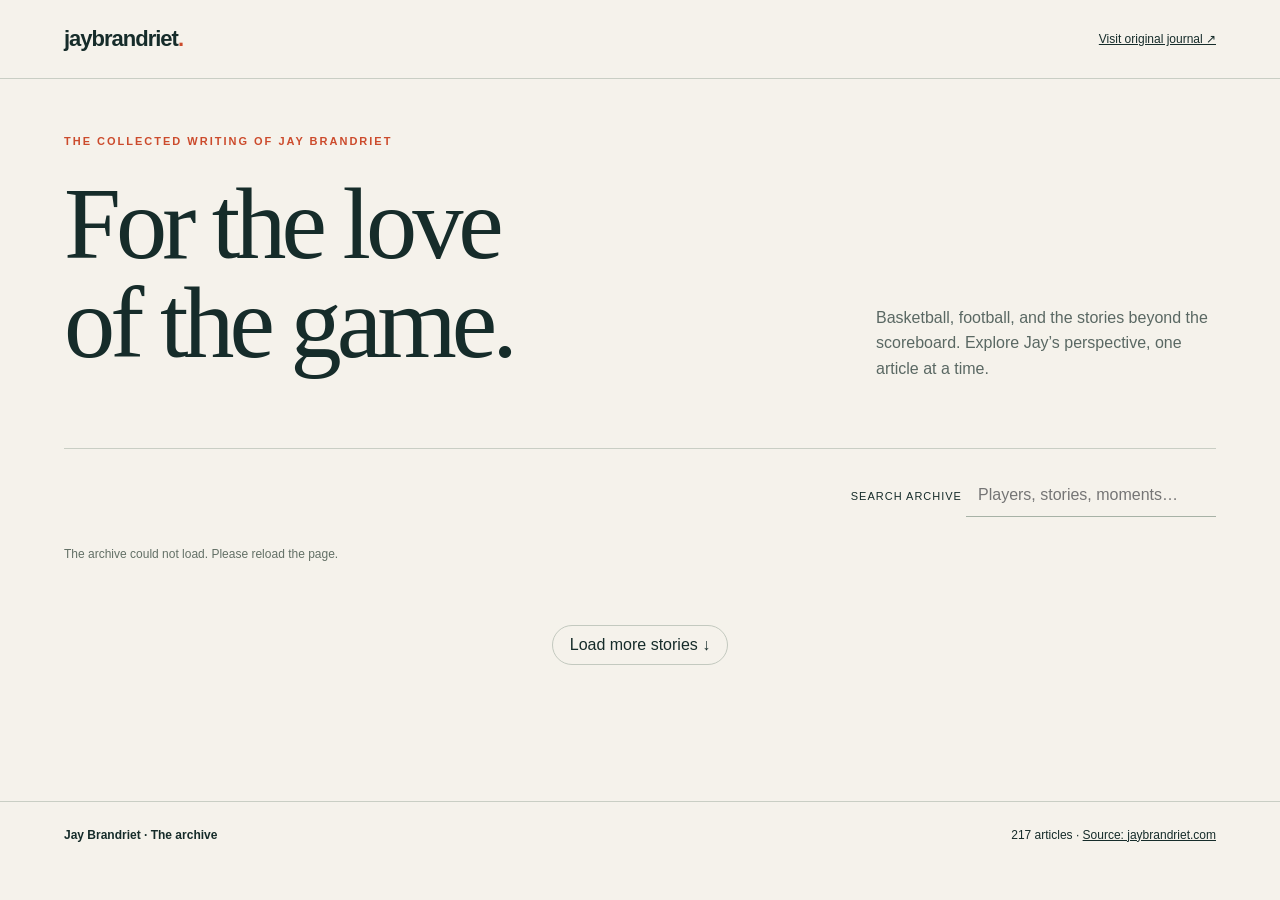
==== public/jaybrandriet/index.html @ 7864a93b "Add Jay Brandriet archive subpage with 217 articles" ====
<!doctype html><html lang="en"><meta charset="utf-8"><meta name="viewport" content="width=device-width,initial-scale=1"><title>Jay Brandriet — The archive</title><meta name="description" content="Explore Jay Brandriet’s writing on basketball, football, sports and life."><style>
:root{--paper:#f5f2eb;--ink:#162c2a;--accent:#cc4b2c}*{box-sizing:border-box}body{margin:0;background:var(--paper);color:var(--ink);font-family:Arial,sans-serif}a{color:inherit}header,main,footer{max-width:1440px;margin:auto;padding:26px 5vw}header{display:flex;justify-content:space-between;border-bottom:1px solid #c9cec4;align-items:center}.brand{font-size:22px;font-weight:900;text-decoration:none;letter-spacing:-1px}header a:last-child{font-size:12px}.eyebrow{text-transform:uppercase;letter-spacing:2px;font-size:11px;font-weight:700;color:var(--accent)}h1{font-family:Georgia,serif;font-size:clamp(52px,8vw,112px);font-weight:400;letter-spacing:-5px;line-height:.97;margin:25px 0} .intro{display:flex;justify-content:space-between;align-items:end;gap:30px;padding:26px 0 50px}.intro p{max-width:340px;line-height:1.6;color:#5a6863}.hero{display:grid;grid-template-columns:1.3fr 1fr;background:var(--ink);color:var(--paper);margin-bottom:55px;min-height:420px;cursor:pointer}.hero img{width:100%;height:450px;object-fit:cover}.hero div{padding:48px;display:flex;flex-direction:column;justify-content:center}.hero h2{font:42px/1.1 Georgia,serif;margin:18px 0 30px;text-transform:none}.meta{font-size:11px;text-transform:uppercase;letter-spacing:1px}.toolbar{display:flex;gap:20px;justify-content:space-between;align-items:center;flex-wrap:wrap;border-top:1px solid #c9cec4;padding:25px 0}.filters{display:flex;gap:8px;flex-wrap:wrap}button,input{font:inherit}button{cursor:pointer;border:1px solid #c3c9bf;background:transparent;padding:10px 17px;border-radius:25px;color:var(--ink)}button.active{background:var(--ink);color:white}input{border:0;border-bottom:1px solid #a7b2a6;background:transparent;padding:12px;width:250px}#count{font-size:12px;color:#637066;margin:5px 0 24px}.grid{display:grid;grid-template-columns:repeat(3,1fr);gap:40px 27px}.card{border:0;background:none;padding:0;text-align:left;border-radius:0;display:block;width:100%;color:var(--ink)}.card img{width:100%;height:240px;object-fit:cover;background:#d9dfd2}.card .meta{margin-top:18px;color:#6d766f}.card h2{font:26px/1.2 Georgia,serif;text-transform:none}.card:hover h2{text-decoration:underline}.more{display:block;margin:40px auto}footer{border-top:1px solid #c9cec4;margin-top:70px;font-size:12px;display:flex;justify-content:space-between;gap:20px}dialog{border:0;background:var(--paper);color:var(--ink);width:min(900px,95vw);max-height:92vh;padding:35px}dialog::backdrop{background:#09221ed9}dialog h2{font:40px/1.1 Georgia,serif}dialog .body{font:18px/1.75 Georgia,serif;overflow-wrap:anywhere}dialog img{max-width:100%;height:auto}dialog iframe{max-width:100%}dialog .close{float:right}dialog a{color:#a43e23}button:focus-visible,a:focus-visible{outline:3px solid var(--accent);outline-offset:4px}@media(max-width:750px){.intro{display:block}h1{letter-spacing:-2px}.hero{grid-template-columns:1fr}.hero img{height:300px}.hero div{padding:28px}.hero h2{font-size:32px}.grid{grid-template-columns:1fr 1fr}.card img{height:180px}}@media(max-width:450px){.grid{grid-template-columns:1fr}header a:last-child{max-width:100px}.card img{height:260px}}
</style><header><a class="brand" href="/jaybrandriet">jaybrandriet<span style="color:var(--accent)">.</span></a><a href="https://jaybrandriet.com/" target="_blank" rel="noopener">Visit original journal ↗</a></header><main><section class="intro"><div><span class="eyebrow">The collected writing of Jay Brandriet</span><h1>For the love<br>of the game.</h1></div><p>Basketball, football, and the stories beyond the scoreboard. Explore Jay’s perspective, one article at a time.</p></section><section id="hero"></section><div class="toolbar"><div class="filters" id="filters"></div><label><span class="meta">Search archive </span><input id="search" type="search" placeholder="Players, stories, moments…"></label></div><p id="count" aria-live="polite"></p><div class="grid" id="grid"></div><button class="more" id="more">Load more stories ↓</button></main><footer><b>Jay Brandriet · The archive</b><span>217 articles · <a href="https://jaybrandriet.com/">Source: jaybrandriet.com</a></span></footer><dialog id="reader"><button class="close" aria-label="Close article">Close ×</button><div id="article"></div></dialog><script>
let posts=[],category='All',limit=12;const $=s=>document.querySelector(s);const escape=s=>s.replace(/[&<>"']/g,c=>({'&':'&amp;','<':'&lt;','>':'&gt;','"':'&quot;',"'":'&#39;'}[c]));const date=s=>new Date(s+'T12:00:00').toLocaleDateString('en-US',{month:'short',day:'numeric',year:'numeric'});function openPost(p){$('#article').innerHTML='<p class="meta">'+date(p.date)+' · '+escape(p.categories.join(' / '))+'</p><h2>'+escape(p.title)+'</h2><div class="body">'+p.content+'</div><p><a target="_blank" rel="noopener" href="'+p.url+'">Read on the original site ↗</a></p>';$('#reader').showModal();history.replaceState(null,'','#article-'+p.id)}function render(){let q=$('#search').value.toLowerCase();let found=posts.filter(p=>(category==='All'||p.categories.includes(category))&&(!q||(p.title+' '+p.text).toLowerCase().includes(q)));$('#count').textContent=found.length+(found.length===1?' story':' stories')+(category==='All'?' in the archive':' in '+category);$('#grid').replaceChildren();found.slice(0,limit).forEach(p=>{let b=document.createElement('button');b.className='card';b.innerHTML=(p.image?'<img loading="lazy" src="'+escape(p.image)+'" alt="">':'')+'<div class="meta">'+escape(p.categories.join(' / '))+' · '+date(p.date)+'</div><h2>'+escape(p.title)+'</h2>';b.onclick=()=>openPost(p);$('#grid').append(b)});$('#more').hidden=found.length<=limit}fetch('/jaybrandriet/data.json').then(r=>{if(!r.ok)throw Error();return r.json()}).then(data=>{posts=data;let p=posts[0];let hero=document.createElement('button');hero.className='card hero';hero.innerHTML='<img src="'+escape(p.image)+'" alt=""><div><span class="eyebrow">Latest story / '+date(p.date)+'</span><h2>'+escape(p.title)+'</h2><span>Read the story ↗</span></div>';hero.onclick=()=>openPost(p);$('#hero').append(hero);['All',...new Set(posts.flatMap(p=>p.categories))].forEach(c=>{let b=document.createElement('button');b.textContent=c;b.className=c==='All'?'active':'';b.onclick=()=>{category=c;limit=12;document.querySelectorAll('#filters button').forEach(x=>x.classList.toggle('active',x===b));render()};$('#filters').append(b)});render();let match=location.hash.match(/article-(\d+)/);if(match){let p=posts.find(x=>x.id==match[1]);if(p)openPost(p)}}).catch(()=>$('#count').textContent='The archive could not load. Please reload the page.');$('#search').oninput=()=>{limit=12;render()};$('#more').onclick=()=>{limit+=12;render()};$('.close').onclick=()=>{$('#reader').close();history.replaceState(null,'',location.pathname)};$('#reader').addEventListener('click',e=>{if(e.target===$('#reader'))$('#reader').close()});
</script></html>
<style>.card.hero{color:var(--paper);background:var(--ink);display:grid;text-align:left}.card.hero .eyebrow{color:#efae85}</style>
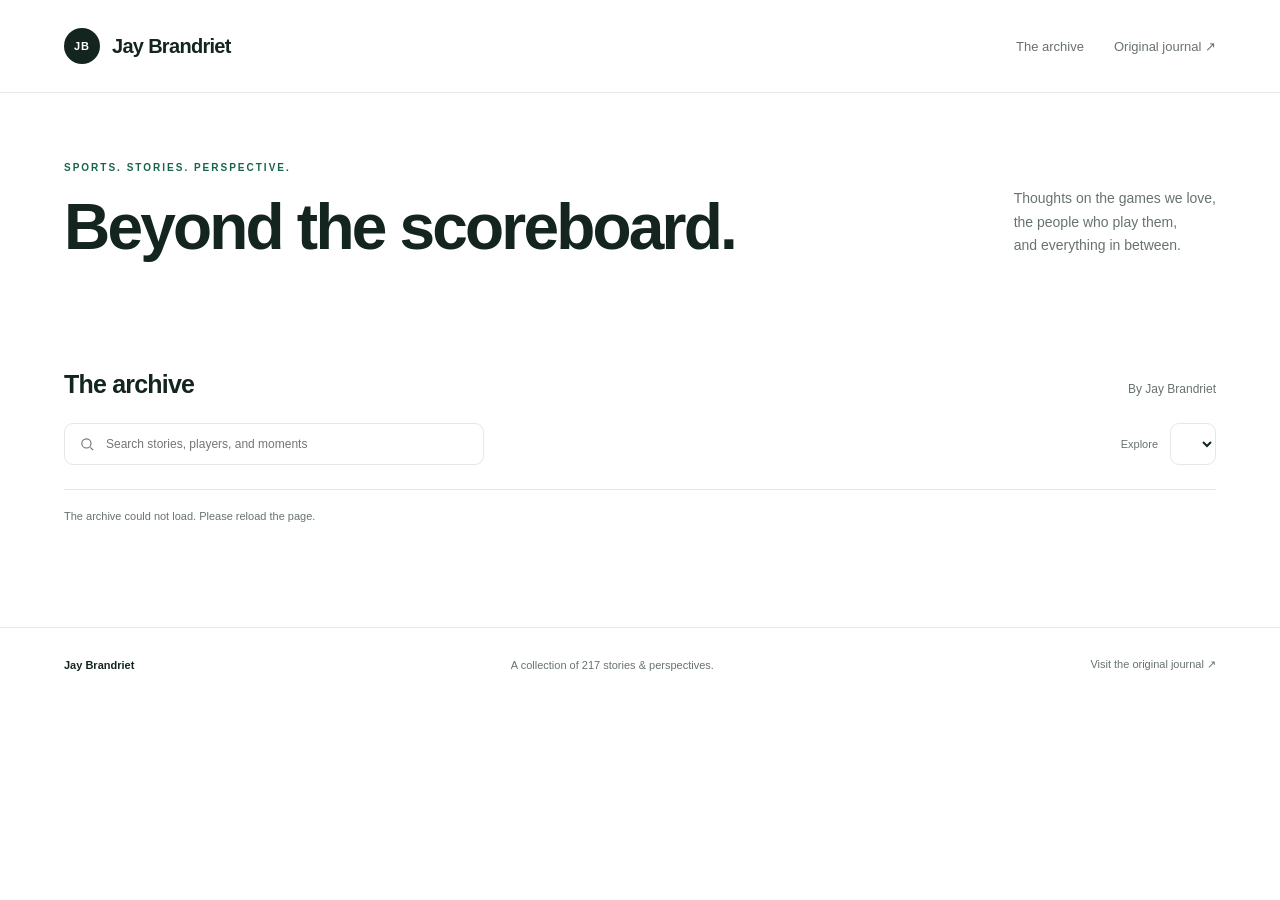
==== commit fe33f24d: "Modernize Jay Brandriet site with clean typography and simpler archive navigation" ====
--- a/public/jaybrandriet/index.html
+++ b/public/jaybrandriet/index.html
@@ -1,6 +1,8 @@
-<!doctype html><html lang="en"><meta charset="utf-8"><meta name="viewport" content="width=device-width,initial-scale=1"><title>Jay Brandriet — The archive</title><meta name="description" content="Explore Jay Brandriet’s writing on basketball, football, sports and life."><style>
-:root{--paper:#f5f2eb;--ink:#162c2a;--accent:#cc4b2c}*{box-sizing:border-box}body{margin:0;background:var(--paper);color:var(--ink);font-family:Arial,sans-serif}a{color:inherit}header,main,footer{max-width:1440px;margin:auto;padding:26px 5vw}header{display:flex;justify-content:space-between;border-bottom:1px solid #c9cec4;align-items:center}.brand{font-size:22px;font-weight:900;text-decoration:none;letter-spacing:-1px}header a:last-child{font-size:12px}.eyebrow{text-transform:uppercase;letter-spacing:2px;font-size:11px;font-weight:700;color:var(--accent)}h1{font-family:Georgia,serif;font-size:clamp(52px,8vw,112px);font-weight:400;letter-spacing:-5px;line-height:.97;margin:25px 0} .intro{display:flex;justify-content:space-between;align-items:end;gap:30px;padding:26px 0 50px}.intro p{max-width:340px;line-height:1.6;color:#5a6863}.hero{display:grid;grid-template-columns:1.3fr 1fr;background:var(--ink);color:var(--paper);margin-bottom:55px;min-height:420px;cursor:pointer}.hero img{width:100%;height:450px;object-fit:cover}.hero div{padding:48px;display:flex;flex-direction:column;justify-content:center}.hero h2{font:42px/1.1 Georgia,serif;margin:18px 0 30px;text-transform:none}.meta{font-size:11px;text-transform:uppercase;letter-spacing:1px}.toolbar{display:flex;gap:20px;justify-content:space-between;align-items:center;flex-wrap:wrap;border-top:1px solid #c9cec4;padding:25px 0}.filters{display:flex;gap:8px;flex-wrap:wrap}button,input{font:inherit}button{cursor:pointer;border:1px solid #c3c9bf;background:transparent;padding:10px 17px;border-radius:25px;color:var(--ink)}button.active{background:var(--ink);color:white}input{border:0;border-bottom:1px solid #a7b2a6;background:transparent;padding:12px;width:250px}#count{font-size:12px;color:#637066;margin:5px 0 24px}.grid{display:grid;grid-template-columns:repeat(3,1fr);gap:40px 27px}.card{border:0;background:none;padding:0;text-align:left;border-radius:0;display:block;width:100%;color:var(--ink)}.card img{width:100%;height:240px;object-fit:cover;background:#d9dfd2}.card .meta{margin-top:18px;color:#6d766f}.card h2{font:26px/1.2 Georgia,serif;text-transform:none}.card:hover h2{text-decoration:underline}.more{display:block;margin:40px auto}footer{border-top:1px solid #c9cec4;margin-top:70px;font-size:12px;display:flex;justify-content:space-between;gap:20px}dialog{border:0;background:var(--paper);color:var(--ink);width:min(900px,95vw);max-height:92vh;padding:35px}dialog::backdrop{background:#09221ed9}dialog h2{font:40px/1.1 Georgia,serif}dialog .body{font:18px/1.75 Georgia,serif;overflow-wrap:anywhere}dialog img{max-width:100%;height:auto}dialog iframe{max-width:100%}dialog .close{float:right}dialog a{color:#a43e23}button:focus-visible,a:focus-visible{outline:3px solid var(--accent);outline-offset:4px}@media(max-width:750px){.intro{display:block}h1{letter-spacing:-2px}.hero{grid-template-columns:1fr}.hero img{height:300px}.hero div{padding:28px}.hero h2{font-size:32px}.grid{grid-template-columns:1fr 1fr}.card img{height:180px}}@media(max-width:450px){.grid{grid-template-columns:1fr}header a:last-child{max-width:100px}.card img{height:260px}}
-</style><header><a class="brand" href="/jaybrandriet">jaybrandriet<span style="color:var(--accent)">.</span></a><a href="https://jaybrandriet.com/" target="_blank" rel="noopener">Visit original journal ↗</a></header><main><section class="intro"><div><span class="eyebrow">The collected writing of Jay Brandriet</span><h1>For the love<br>of the game.</h1></div><p>Basketball, football, and the stories beyond the scoreboard. Explore Jay’s perspective, one article at a time.</p></section><section id="hero"></section><div class="toolbar"><div class="filters" id="filters"></div><label><span class="meta">Search archive </span><input id="search" type="search" placeholder="Players, stories, moments…"></label></div><p id="count" aria-live="polite"></p><div class="grid" id="grid"></div><button class="more" id="more">Load more stories ↓</button></main><footer><b>Jay Brandriet · The archive</b><span>217 articles · <a href="https://jaybrandriet.com/">Source: jaybrandriet.com</a></span></footer><dialog id="reader"><button class="close" aria-label="Close article">Close ×</button><div id="article"></div></dialog><script>
-let posts=[],category='All',limit=12;const $=s=>document.querySelector(s);const escape=s=>s.replace(/[&<>"']/g,c=>({'&':'&amp;','<':'&lt;','>':'&gt;','"':'&quot;',"'":'&#39;'}[c]));const date=s=>new Date(s+'T12:00:00').toLocaleDateString('en-US',{month:'short',day:'numeric',year:'numeric'});function openPost(p){$('#article').innerHTML='<p class="meta">'+date(p.date)+' · '+escape(p.categories.join(' / '))+'</p><h2>'+escape(p.title)+'</h2><div class="body">'+p.content+'</div><p><a target="_blank" rel="noopener" href="'+p.url+'">Read on the original site ↗</a></p>';$('#reader').showModal();history.replaceState(null,'','#article-'+p.id)}function render(){let q=$('#search').value.toLowerCase();let found=posts.filter(p=>(category==='All'||p.categories.includes(category))&&(!q||(p.title+' '+p.text).toLowerCase().includes(q)));$('#count').textContent=found.length+(found.length===1?' story':' stories')+(category==='All'?' in the archive':' in '+category);$('#grid').replaceChildren();found.slice(0,limit).forEach(p=>{let b=document.createElement('button');b.className='card';b.innerHTML=(p.image?'<img loading="lazy" src="'+escape(p.image)+'" alt="">':'')+'<div class="meta">'+escape(p.categories.join(' / '))+' · '+date(p.date)+'</div><h2>'+escape(p.title)+'</h2>';b.onclick=()=>openPost(p);$('#grid').append(b)});$('#more').hidden=found.length<=limit}fetch('/jaybrandriet/data.json').then(r=>{if(!r.ok)throw Error();return r.json()}).then(data=>{posts=data;let p=posts[0];let hero=document.createElement('button');hero.className='card hero';hero.innerHTML='<img src="'+escape(p.image)+'" alt=""><div><span class="eyebrow">Latest story / '+date(p.date)+'</span><h2>'+escape(p.title)+'</h2><span>Read the story ↗</span></div>';hero.onclick=()=>openPost(p);$('#hero').append(hero);['All',...new Set(posts.flatMap(p=>p.categories))].forEach(c=>{let b=document.createElement('button');b.textContent=c;b.className=c==='All'?'active':'';b.onclick=()=>{category=c;limit=12;document.querySelectorAll('#filters button').forEach(x=>x.classList.toggle('active',x===b));render()};$('#filters').append(b)});render();let match=location.hash.match(/article-(\d+)/);if(match){let p=posts.find(x=>x.id==match[1]);if(p)openPost(p)}}).catch(()=>$('#count').textContent='The archive could not load. Please reload the page.');$('#search').oninput=()=>{limit=12;render()};$('#more').onclick=()=>{limit+=12;render()};$('.close').onclick=()=>{$('#reader').close();history.replaceState(null,'',location.pathname)};$('#reader').addEventListener('click',e=>{if(e.target===$('#reader'))$('#reader').close()});
-</script></html>
-<style>.card.hero{color:var(--paper);background:var(--ink);display:grid;text-align:left}.card.hero .eyebrow{color:#efae85}</style>
+<!doctype html>
+<html lang="en"><head><meta charset="utf-8"><meta name="viewport" content="width=device-width,initial-scale=1"><title>Jay Brandriet — Sports, stories & perspective</title><meta name="description" content="The collected writing of Jay Brandriet. Explore 217 stories on basketball, football, and life beyond the scoreboard."><meta name="theme-color" content="#ffffff"><style>
+:root{--ink:#14251f;--muted:#68736d;--line:#e5e9e5;--green:#176549;--pale:#f4f6f2}*{box-sizing:border-box}html{scroll-behavior:smooth}body{margin:0;background:#fff;color:var(--ink);font-family:Inter,-apple-system,BlinkMacSystemFont,"Segoe UI",sans-serif;-webkit-font-smoothing:antialiased}button,input,select{font:inherit}button,a,select,input{-webkit-tap-highlight-color:transparent}a{color:inherit}button{color:inherit;cursor:pointer}button:focus-visible,a:focus-visible,input:focus-visible,select:focus-visible{outline:3px solid #65ad8d;outline-offset:5px}button[hidden]{display:none!important}header{max-width:1320px;margin:auto;padding:28px 5%;display:flex;justify-content:space-between;align-items:center;border-bottom:1px solid var(--line)}.brand{font-size:20px;font-weight:750;letter-spacing:-.7px;text-decoration:none;display:flex;align-items:center;gap:12px}.monogram{display:grid;place-items:center;background:var(--ink);color:#fff;width:36px;height:36px;border-radius:50%;font-size:11px;letter-spacing:1px}nav{display:flex;align-items:center;gap:30px}nav a{font-size:13px;text-decoration:none;color:var(--muted)}nav a:hover{color:var(--green)}main,footer{max-width:1320px;margin:auto;padding:0 5%}.intro{padding:64px 0 44px;display:flex;justify-content:space-between;align-items:end;gap:40px}.eyebrow{color:var(--green);font-size:10px;letter-spacing:2px;text-transform:uppercase;font-weight:750}h1{font-size:clamp(38px,5vw,64px);font-weight:600;line-height:1.08;letter-spacing:-2.8px;margin:18px 0 0}.intro p{font-size:14px;line-height:1.7;color:var(--muted);max-width:300px;margin:0 0 4px}.card.hero{display:grid;grid-template-columns:1fr 1fr;border:0;border-radius:18px;overflow:hidden;background:var(--pale);padding:0;text-align:left;width:100%;min-height:390px}.hero-copy{padding:48px;display:flex;flex-direction:column;justify-content:center}.card.hero h2{font-size:clamp(30px,3.1vw,44px);letter-spacing:-1.7px;line-height:1.13;font-weight:600;margin:22px 0 15px}.hero-copy>p{max-width:330px;color:var(--muted);font-size:14px;line-height:1.7;margin:0}.card.hero img{width:100%;height:100%;min-height:390px;max-height:470px;object-fit:cover}.hero-bottom{display:flex;align-items:center;gap:20px;margin-top:30px}.pill{display:inline-block;border-radius:30px;background:var(--ink);color:#fff;padding:13px 21px;font-size:12px;font-weight:600}.hero:hover .pill{background:var(--green)}.meta{font-size:10px;color:var(--muted);letter-spacing:.45px}.archive-heading{display:flex;justify-content:space-between;align-items:baseline;margin-top:64px}.archive-heading h2{font-size:25px;letter-spacing:-.8px;font-weight:600;margin:0}.archive-heading span{color:var(--muted);font-size:12px}.toolbar{display:flex;gap:16px;padding:24px 0;border-bottom:1px solid var(--line);margin-bottom:20px;align-items:center;justify-content:space-between}.searchbox{display:flex;align-items:center;gap:10px;border:1px solid var(--line);border-radius:9px;padding:0 14px;max-width:420px;width:100%;color:var(--muted)}.searchbox svg{width:17px;flex-shrink:0}input{background:none;border:0;min-width:0;width:100%;padding:13px 0;font-size:12px;color:var(--ink);outline:none}.topic{display:flex;align-items:center;gap:12px;white-space:nowrap;font-size:11px;color:var(--muted)}select{color:var(--ink);font-size:12px;background:white;border:1px solid var(--line);border-radius:9px;padding:12px;max-width:200px;cursor:pointer}#count{font-size:11px;color:var(--muted);margin:0 0 25px}.grid{display:grid;grid-template-columns:repeat(3,minmax(0,1fr));gap:42px 26px}.card{padding:0;background:none;border:0;text-align:left;display:flex;flex-direction:column;align-items:stretch;width:100%}.card img{height:auto;aspect-ratio:1.55;object-fit:cover;border-radius:11px;width:100%;background:var(--pale);transition:filter .2s}.card:hover img{filter:brightness(.94)}.card .meta{margin-top:19px;font-size:9px;text-transform:uppercase}.card h2{font-size:21px;line-height:1.3;letter-spacing:-.55px;font-weight:600;margin:11px 0 0}.card:hover h2{color:var(--green)}.excerpt{font-size:12px;line-height:1.7;color:var(--muted);margin:12px 0 18px;display:-webkit-box;-webkit-line-clamp:2;-webkit-box-orient:vertical;overflow:hidden}.read-link{font-size:11px;font-weight:600;display:flex;justify-content:space-between;padding-top:14px;border-top:1px solid var(--line);margin-top:auto}.read-link span{color:var(--green)}.more{display:block;margin:48px auto 0;padding:13px 25px;border:1px solid var(--line);border-radius:30px;background:white;font-size:12px}.more:hover{background:var(--pale)}footer{margin-top:80px;padding-top:30px;padding-bottom:30px;border-top:1px solid var(--line);display:flex;justify-content:space-between;align-items:center;gap:25px;font-size:11px;color:var(--muted)}footer strong{color:var(--ink);font-weight:650}footer a{text-decoration:none}dialog{width:min(820px,94vw);max-height:92vh;border:0;border-radius:16px;padding:38px 52px;background:white;color:var(--ink);box-shadow:0 30px 100px #0003}dialog::backdrop{background:#0c1c18b3;backdrop-filter:blur(5px)}.close{display:block;margin-left:auto;border:1px solid var(--line);background:white;border-radius:30px;padding:9px 15px;font-size:11px;position:sticky;top:0}dialog h2{font-size:clamp(28px,4vw,42px);line-height:1.15;letter-spacing:-1.3px;font-weight:600;margin:20px 0 35px}dialog .body{font:18px/1.85 Georgia,serif;overflow-wrap:anywhere}dialog .body img,dialog iframe{max-width:100%;height:auto}dialog .body img{border-radius:8px}dialog a{color:var(--green)}dialog .meta{margin-top:20px}dialog .body p{margin:0 0 1.3em}@media(max-width:850px){.intro{padding-top:42px}.hero-copy{padding:30px}.card.hero img{min-height:370px}.hero-bottom{flex-wrap:wrap;gap:12px}.grid{grid-template-columns:repeat(2,minmax(0,1fr))}.intro p{max-width:240px}}@media(max-width:560px){header{padding:20px 6%}.brand{font-size:17px;gap:9px}nav{gap:16px}nav a{font-size:11px}nav a:last-child{display:none}main,footer{padding-left:6%;padding-right:6%}.intro{display:block;padding:38px 0 30px}h1{font-size:42px;letter-spacing:-1.9px}.intro p{max-width:320px;margin-top:20px}.hero{grid-template-columns:1fr}.hero-copy{padding:30px;order:2}.card.hero img{min-height:0;height:250px;max-height:none;order:1}.card.hero h2{font-size:30px;letter-spacing:-1px;margin-top:16px}.hero-bottom{margin-top:24px}.hero-copy>p{font-size:13px}.archive-heading{margin-top:42px}.toolbar{align-items:stretch;flex-direction:column;gap:12px}.searchbox{max-width:none}.topic{justify-content:space-between}select{max-width:none;flex:1}.grid{grid-template-columns:1fr;gap:32px}.card h2{font-size:23px}.card .meta{font-size:10px}.excerpt{font-size:13px}.read-link{font-size:12px}footer{align-items:start;flex-direction:column;gap:12px;margin-top:55px}dialog{padding:22px 24px}dialog .body{font-size:17px}}@media(prefers-reduced-motion:reduce){html{scroll-behavior:auto}*{transition:none!important}}
+</style></head><body><header><a class="brand" href="/"><span class="monogram">JB</span>Jay Brandriet</a><nav aria-label="Main navigation"><a href="#archive">The archive</a><a href="https://jaybrandriet.com/" target="_blank" rel="noopener">Original journal ↗</a></nav></header><main><section class="intro"><div><span class="eyebrow">Sports. Stories. Perspective.</span><h1>Beyond the scoreboard.</h1></div><p>Thoughts on the games we love,<br>the people who play them,<br>and everything in between.</p></section><section id="hero" aria-label="Latest story"></section><section id="archive"><div class="archive-heading"><h2>The archive</h2><span>By Jay Brandriet</span></div><div class="toolbar"><label class="searchbox"><svg viewBox="0 0 24 24" fill="none" stroke="currentColor" stroke-width="1.6" aria-hidden="true"><circle cx="10.5" cy="10.5" r="6.5"/><path d="m16 16 4 4"/></svg><input id="search" type="search" aria-label="Search stories" placeholder="Search stories, players, and moments"></label><label class="topic">Explore <select id="filters" aria-label="Filter by topic"></select></label></div><p id="count" aria-live="polite">Loading the archive…</p><div class="grid" id="grid"></div><button class="more" id="more" hidden>More stories ↓</button></section></main><footer><strong>Jay Brandriet</strong><span>A collection of 217 stories & perspectives.</span><a href="https://jaybrandriet.com/" target="_blank" rel="noopener">Visit the original journal ↗</a></footer><dialog id="reader" aria-label="Article reader"><button class="close" aria-label="Close article">Close ×</button><div id="article"></div></dialog><script>
+let posts=[],category='All',limit=12;const $=s=>document.querySelector(s);const escape=s=>s.replace(/[&<>"']/g,c=>({'&':'&amp;','<':'&lt;','>':'&gt;','"':'&quot;',"'":'&#39;'}[c]));const title=s=>s.toLowerCase().replace(/\b[a-z]/g,c=>c.toUpperCase()).replace(/\b(Nba|Nfl|Mvp|Mj|Goat|Nba’s|Mvp’s)\b/g,w=>w.toUpperCase()).replace(/([’'])S\b/g,'$1s').replace(/([’'])T\b/g,'$1t').replace(/\bLebron\b/g,'LeBron');const date=s=>new Date(s+'T12:00:00').toLocaleDateString('en-US',{month:'short',day:'numeric',year:'numeric'});function openPost(p){$('#article').innerHTML='<p class="meta">'+date(p.date)+' · '+escape(p.categories.join(' / '))+'</p><h2>'+escape(title(p.title))+'</h2><div class="body">'+p.content+'</div><p><a target="_blank" rel="noopener" href="'+p.url+'">Read on the original site ↗</a></p>';$('#reader').showModal();$('#reader').scrollTop=0;document.body.style.overflow='hidden';history.replaceState(null,'','#article-'+p.id)}function render(){let q=$('#search').value.toLowerCase();let found=posts.filter(p=>(category==='All'||p.categories.includes(category))&&(!q||(p.title+' '+p.text).toLowerCase().includes(q)));$('#count').textContent=found.length+(found.length===1?' story':' stories')+(category==='All'?' in the archive':' in '+category);$('#grid').replaceChildren();found.slice(0,limit).forEach(p=>{let b=document.createElement('button');b.className='card';b.innerHTML=(p.image?'<img loading="lazy" src="'+escape(p.image)+'" alt="">':'')+'<div class="meta">'+escape(p.categories.join(' / '))+' · '+date(p.date)+'</div><h2>'+escape(title(p.title))+'</h2><p class="excerpt">'+escape(p.text.replace(/\s+/g,' ').trim().replace(/^\d[\d/ .-]*Jay C\. Brandriet\s*/,'' ).slice(0,145))+'…</p><span class="read-link">Read story <span>↗</span></span>';b.onclick=()=>openPost(p);$('#grid').append(b)});$('#more').hidden=found.length<=limit}fetch('/jaybrandriet/data.json').then(r=>{if(!r.ok)throw Error();return r.json()}).then(data=>{posts=data;let p=posts[0];let hero=document.createElement('button');hero.className='card hero';hero.innerHTML='<div class="hero-copy"><span class="eyebrow">The latest / '+escape(p.categories[0]||'Journal')+'</span><h2>'+escape(title(p.title))+'</h2><p>A personal perspective on the players, stories, and moments that stay with us.</p><span class="hero-bottom"><span class="pill">Read story ↗</span><span class="meta">'+date(p.date)+'</span></span></div><img src="'+escape(p.image)+'" alt="" fetchpriority="high">';hero.onclick=()=>openPost(p);$('#hero').append(hero);['All',...new Set(posts.flatMap(p=>p.categories))].filter(c=>c!=='Slider').forEach(c=>{let option=document.createElement('option');option.value=c;option.textContent=c==='All'?'All topics':c;$('#filters').append(option)});$('#filters').onchange=()=>{category=$('#filters').value;limit=12;render()};render();let match=location.hash.match(/article-(\d+)/);if(match){let p=posts.find(x=>x.id==match[1]);if(p)openPost(p)}}).catch(()=>$('#count').textContent='The archive could not load. Please reload the page.');$('#search').oninput=()=>{limit=12;render()};$('#more').onclick=()=>{limit+=12;render()};$('.close').onclick=()=>{$('#reader').close();history.replaceState(null,'',location.pathname)};$('#reader').addEventListener('click',e=>{if(e.target===$('#reader'))$('#reader').close()});
+
+$('#reader').addEventListener('close',()=>{document.body.style.overflow='';history.replaceState(null,'',location.pathname)});document.querySelector('.brand').href=location.hostname==='jaybrandriet.atteres.io'?'/':'/jaybrandriet';
+</script></body></html>
